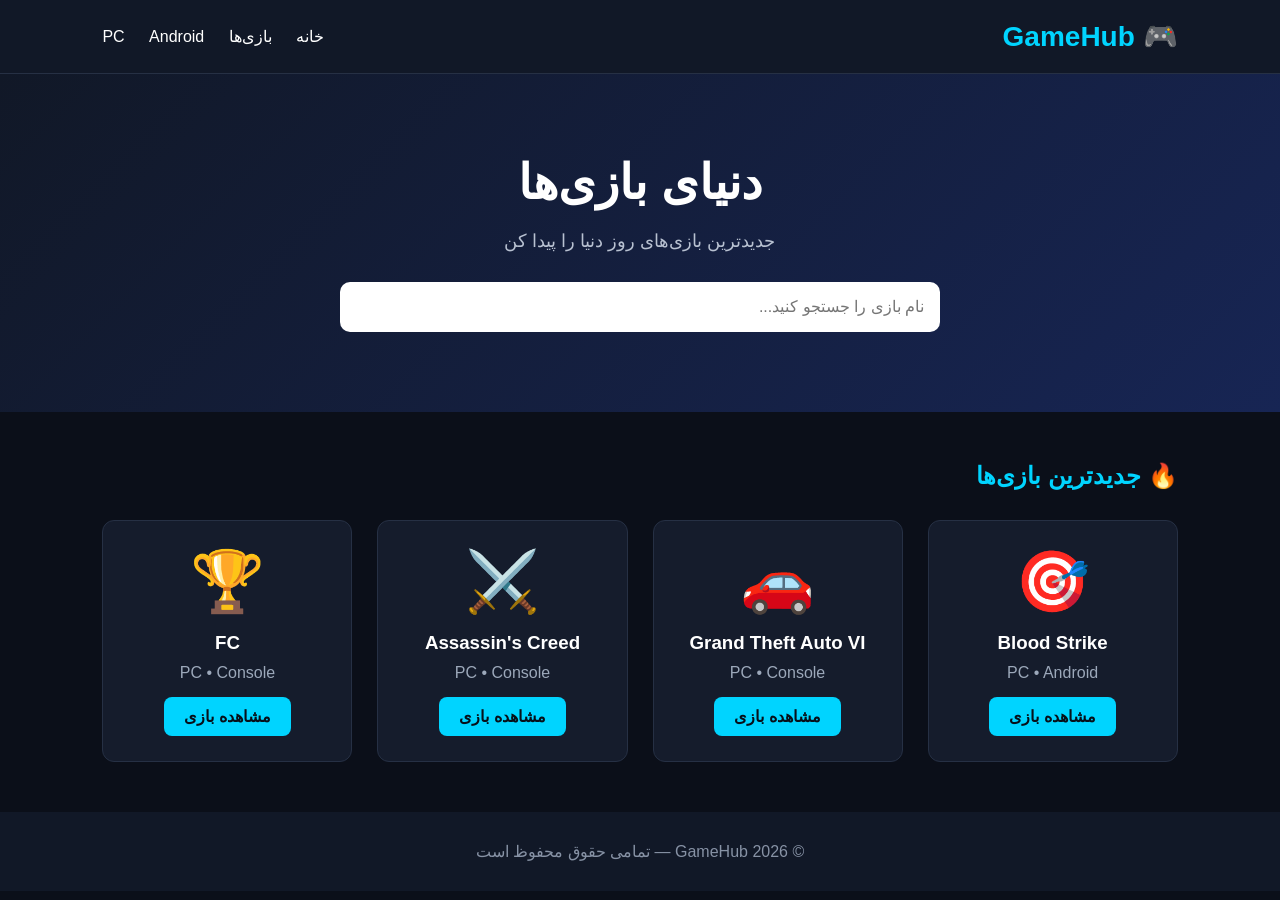
==== index.html @ aef36c75 "Create index.html" ====
<!DOCTYPE html>
<html lang="fa" dir="rtl">
<head>
    <meta charset="UTF-8">
    <meta name="viewport" content="width=device-width, initial-scale=1.0">
    <title>GameHub | دنیای بازی</title>

    <style>
        * {
            box-sizing: border-box;
            margin: 0;
            padding: 0;
        }

        body {
            font-family: Arial, sans-serif;
            background: #0b0f19;
            color: white;
        }

        header {
            background: #111827;
            padding: 20px 8%;
            display: flex;
            justify-content: space-between;
            align-items: center;
            border-bottom: 1px solid #263044;
        }

        .logo {
            font-size: 28px;
            font-weight: bold;
            color: #00d4ff;
        }

        nav a {
            color: white;
            text-decoration: none;
            margin-right: 20px;
        }

        nav a:hover {
            color: #00d4ff;
        }

        .hero {
            padding: 80px 8%;
            text-align: center;
            background: linear-gradient(135deg, #111827, #172554);
        }

        .hero h1 {
            font-size: 48px;
            margin-bottom: 20px;
        }

        .hero p {
            color: #b8c1d1;
            font-size: 18px;
            margin-bottom: 30px;
        }

        .search {
            width: 80%;
            max-width: 600px;
            padding: 16px;
            border-radius: 10px;
            border: none;
            font-size: 16px;
            text-align: right;
        }

        .section {
            padding: 50px 8%;
        }

        .section h2 {
            margin-bottom: 30px;
            color: #00d4ff;
        }

        .games {
            display: grid;
            grid-template-columns: repeat(auto-fit, minmax(220px, 1fr));
            gap: 25px;
        }

        .game {
            background: #151c2c;
            border-radius: 12px;
            padding: 25px;
            text-align: center;
            border: 1px solid #263044;
            transition: 0.3s;
        }

        .game:hover {
            transform: translateY(-5px);
            border-color: #00d4ff;
        }

        .game-icon {
            font-size: 60px;
            margin-bottom: 15px;
        }

        .game h3 {
            margin-bottom: 10px;
        }

        .game p {
            color: #9ca8ba;
            margin-bottom: 15px;
        }

        .button {
            display: inline-block;
            background: #00d4ff;
            color: #071019;
            padding: 10px 20px;
            border-radius: 8px;
            text-decoration: none;
            font-weight: bold;
        }

        footer {
            text-align: center;
            padding: 30px;
            background: #111827;
            color: #8792a5;
        }
    </style>
</head>

<body>

<header>
    <div class="logo">🎮 GameHub</div>

    <nav>
        <a href="#">خانه</a>
        <a href="#games">بازی‌ها</a>
        <a href="#">PC</a>
        <a href="#">Android</a>
    </nav>
</header>

<section class="hero">
    <h1>دنیای بازی‌ها</h1>

    <p>
        جدیدترین بازی‌های روز دنیا را پیدا کن
    </p>

    <input
        class="search"
        type="text"
        placeholder="نام بازی را جستجو کنید..."
    >
</section>

<section class="section" id="games">

    <h2>🔥 جدیدترین بازی‌ها</h2>

    <div class="games">

        <div class="game">
            <div class="game-icon">🎯</div>
            <h3>Blood Strike</h3>
            <p>PC • Android</p>
            <a class="button" href="#">مشاهده بازی</a>
        </div>

        <div class="game">
            <div class="game-icon">🚗</div>
            <h3>Grand Theft Auto VI</h3>
            <p>PC • Console</p>
            <a class="button" href="#">مشاهده بازی</a>
        </div>

        <div class="game">
            <div class="game-icon">⚔️</div>
            <h3>Assassin's Creed</h3>
            <p>PC • Console</p>
            <a class="button" href="#">مشاهده بازی</a>
        </div>

        <div class="game">
            <div class="game-icon">🏆</div>
            <h3>FC</h3>
            <p>PC • Console</p>
            <a class="button" href="#">مشاهده بازی</a>
        </div>

    </div>

</section>

<footer>
    © 2026 GameHub — تمامی حقوق محفوظ است
</footer>

</body>
</html>
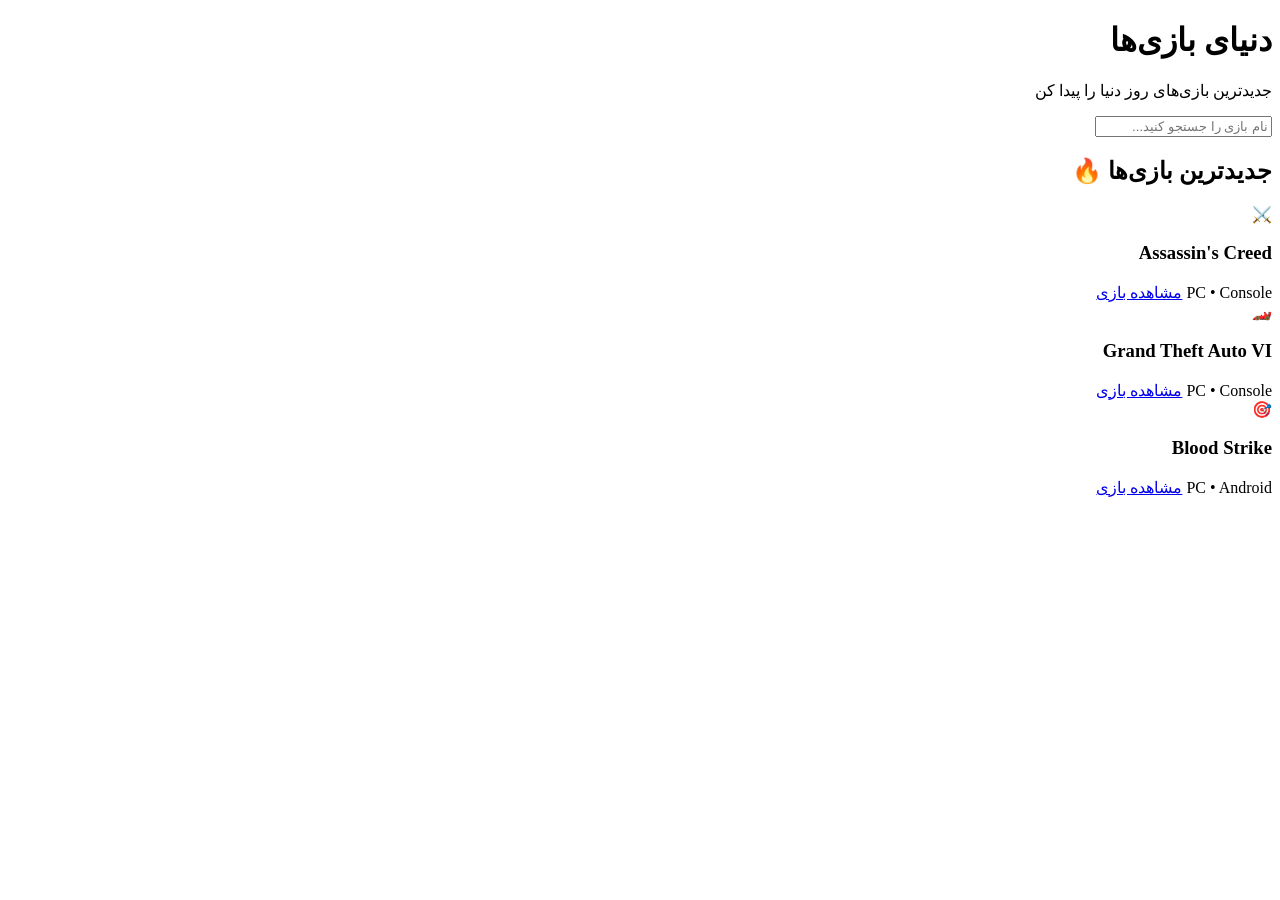
==== commit b9f93c6d: "Update index.html" ====
--- a/index.html
+++ b/index.html
@@ -1,205 +1,67 @@
 <!DOCTYPE html>
 <html lang="fa" dir="rtl">
 <head>
-    <meta charset="UTF-8">
-    <meta name="viewport" content="width=device-width, initial-scale=1.0">
-    <title>GameHub | دنیای بازی</title>
-
-    <style>
-        * {
-            box-sizing: border-box;
-            margin: 0;
-            padding: 0;
-        }
-
-        body {
-            font-family: Arial, sans-serif;
-            background: #0b0f19;
-            color: white;
-        }
-
-        header {
-            background: #111827;
-            padding: 20px 8%;
-            display: flex;
-            justify-content: space-between;
-            align-items: center;
-            border-bottom: 1px solid #263044;
-        }
-
-        .logo {
-            font-size: 28px;
-            font-weight: bold;
-            color: #00d4ff;
-        }
-
-        nav a {
-            color: white;
-            text-decoration: none;
-            margin-right: 20px;
-        }
-
-        nav a:hover {
-            color: #00d4ff;
-        }
-
-        .hero {
-            padding: 80px 8%;
-            text-align: center;
-            background: linear-gradient(135deg, #111827, #172554);
-        }
-
-        .hero h1 {
-            font-size: 48px;
-            margin-bottom: 20px;
-        }
-
-        .hero p {
-            color: #b8c1d1;
-            font-size: 18px;
-            margin-bottom: 30px;
-        }
-
-        .search {
-            width: 80%;
-            max-width: 600px;
-            padding: 16px;
-            border-radius: 10px;
-            border: none;
-            font-size: 16px;
-            text-align: right;
-        }
-
-        .section {
-            padding: 50px 8%;
-        }
-
-        .section h2 {
-            margin-bottom: 30px;
-            color: #00d4ff;
-        }
-
-        .games {
-            display: grid;
-            grid-template-columns: repeat(auto-fit, minmax(220px, 1fr));
-            gap: 25px;
-        }
-
-        .game {
-            background: #151c2c;
-            border-radius: 12px;
-            padding: 25px;
-            text-align: center;
-            border: 1px solid #263044;
-            transition: 0.3s;
-        }
-
-        .game:hover {
-            transform: translateY(-5px);
-            border-color: #00d4ff;
-        }
-
-        .game-icon {
-            font-size: 60px;
-            margin-bottom: 15px;
-        }
-
-        .game h3 {
-            margin-bottom: 10px;
-        }
-
-        .game p {
-            color: #9ca8ba;
-            margin-bottom: 15px;
-        }
-
-        .button {
-            display: inline-block;
-            background: #00d4ff;
-            color: #071019;
-            padding: 10px 20px;
-            border-radius: 8px;
-            text-decoration: none;
-            font-weight: bold;
-        }
-
-        footer {
-            text-align: center;
-            padding: 30px;
-            background: #111827;
-            color: #8792a5;
-        }
-    </style>
+  <meta charset="UTF-8">
+  <meta name="viewport" content="width=device-width, initial-scale=1.0">
+  <title>دنیای بازی‌ها | GameHub</title>
+  <link rel="stylesheet" href="style.css">
 </head>
-
 <body>
 
-<header>
-    <div class="logo">🎮 GameHub</div>
+  <header class="hero">
+    <h1>دنیای بازی‌ها</h1>
+    <p>جدیدترین بازی‌های روز دنیا را پیدا کن</p>
+    <div class="search-box">
+      <input type="text" id="searchInput" onkeyup="searchGame()" placeholder="نام بازی را جستجو کنید...">
+    </div>
+  </header>
 
-    <nav>
-        <a href="#">خانه</a>
-        <a href="#games">بازی‌ها</a>
-        <a href="#">PC</a>
-        <a href="#">Android</a>
-    </nav>
-</header>
+  <main class="container">
+    <h2>جدیدترین بازی‌ها 🔥</h2>
+    
+    <div class="games-grid" id="gamesGrid">
+      
+      <!-- کارت بازی ۱ -->
+      <div class="card" data-title="assassin's creed اساسین کرید">
+        <div class="icon">⚔️</div>
+        <h3>Assassin's Creed</h3>
+        <span class="platform">PC • Console</span>
+        <a href="game-details.html?game=ac" class="btn">مشاهده بازی</a>
+      </div>
 
-<section class="hero">
-    <h1>دنیای بازی‌ها</h1>
+      <!-- کارت بازی ۲ -->
+      <div class="card" data-title="grand theft auto vi gta 6 جی تی ای">
+        <div class="icon">🏎️</div>
+        <h3>Grand Theft Auto VI</h3>
+        <span class="platform">PC • Console</span>
+        <a href="game-details.html?game=gta6" class="btn">مشاهده بازی</a>
+      </div>
 
-    <p>
-        جدیدترین بازی‌های روز دنیا را پیدا کن
-    </p>
-
-    <input
-        class="search"
-        type="text"
-        placeholder="نام بازی را جستجو کنید..."
-    >
-</section>
-
-<section class="section" id="games">
-
-    <h2>🔥 جدیدترین بازی‌ها</h2>
-
-    <div class="games">
-
-        <div class="game">
-            <div class="game-icon">🎯</div>
-            <h3>Blood Strike</h3>
-            <p>PC • Android</p>
-            <a class="button" href="#">مشاهده بازی</a>
-        </div>
-
-        <div class="game">
-            <div class="game-icon">🚗</div>
-            <h3>Grand Theft Auto VI</h3>
-            <p>PC • Console</p>
-            <a class="button" href="#">مشاهده بازی</a>
-        </div>
-
-        <div class="game">
-            <div class="game-icon">⚔️</div>
-            <h3>Assassin's Creed</h3>
-            <p>PC • Console</p>
-            <a class="button" href="#">مشاهده بازی</a>
-        </div>
-
-        <div class="game">
-            <div class="game-icon">🏆</div>
-            <h3>FC</h3>
-            <p>PC • Console</p>
-            <a class="button" href="#">مشاهده بازی</a>
-        </div>
+      <!-- کارت بازی ۳ -->
+      <div class="card" data-title="blood strike بلاد استرایک">
+        <div class="icon">🎯</div>
+        <h3>Blood Strike</h3>
+        <span class="platform">PC • Android</span>
+        <a href="game-details.html?game=bloodstrike" class="btn">مشاهده بازی</a>
+      </div>
 
     </div>
+  </main>
 
-</section>
-
-<footer>
-    © 2026 GameHub — تمامی حقوق محفوظ است
-</footer>
-
+  <script>
+    function searchGame() {
+      let input = document.getElementById('searchInput').value.toLowerCase();
+      let cards = document.getElementsByClassName('card');
+      
+      for (let i = 0; i < cards.length; i++) {
+        let title = cards[i].getAttribute('data-title');
+        if (title.includes(input)) {
+          cards[i].style.display = "flex";
+        } else {
+          cards[i].style.display = "none";
+        }
+      }
+    }
+  </script>
 </body>
 </html>
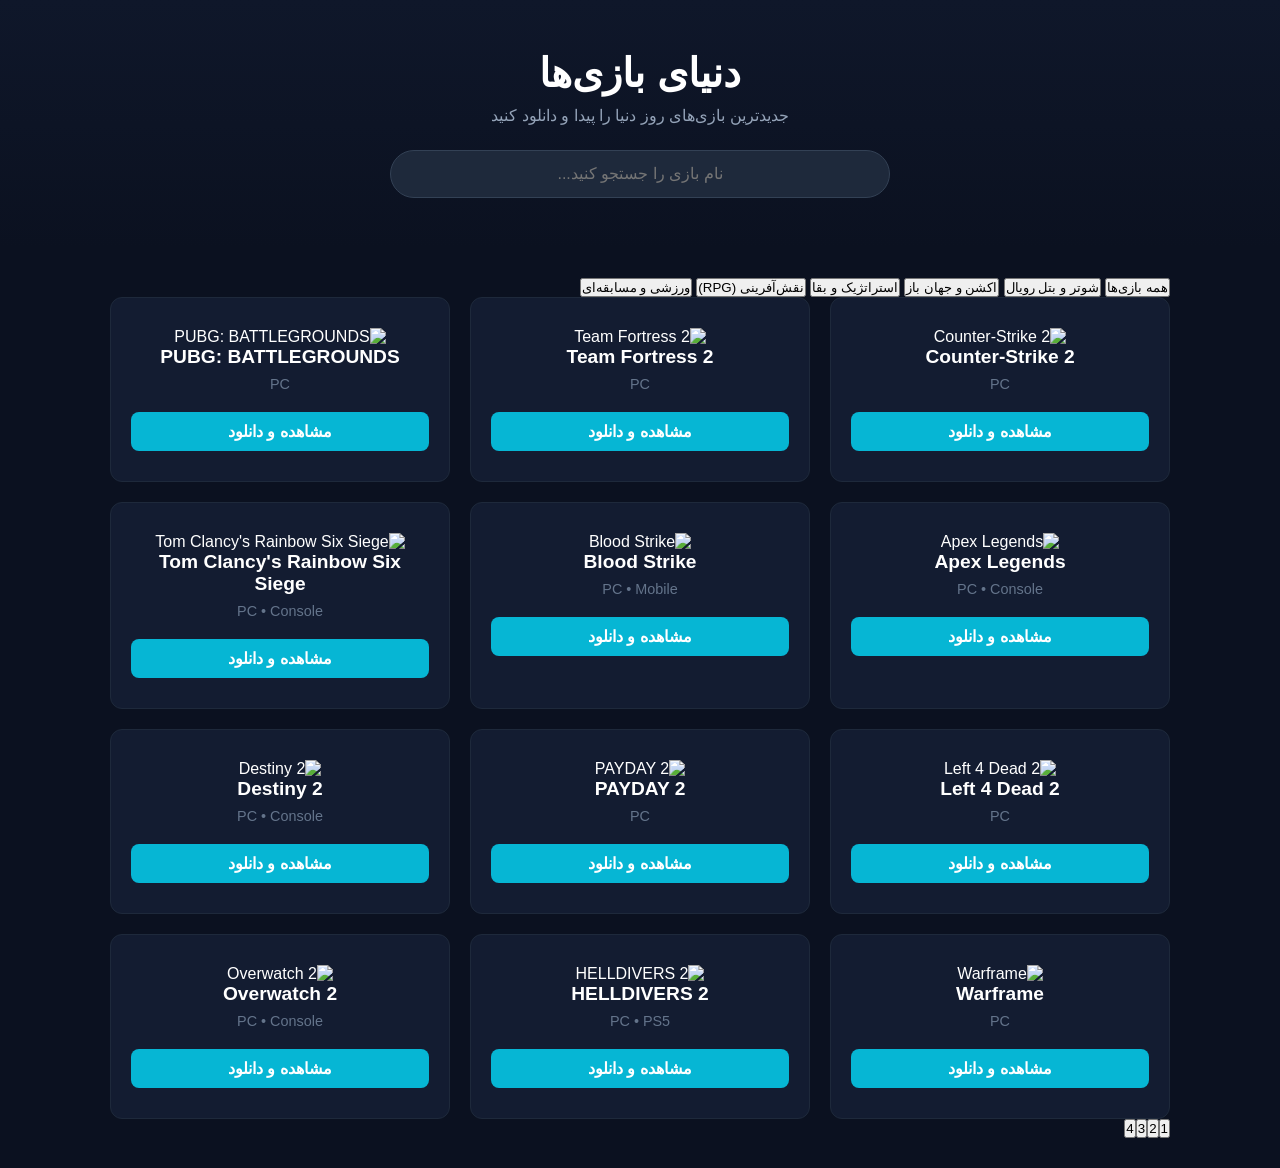
==== commit dc6221db: "Update index.html" ====
--- a/index.html
+++ b/index.html
@@ -10,58 +10,107 @@
 
   <header class="hero">
     <h1>دنیای بازی‌ها</h1>
-    <p>جدیدترین بازی‌های روز دنیا را پیدا کن</p>
+    <p>جدیدترین بازی‌های روز دنیا را پیدا و دانلود کنید</p>
     <div class="search-box">
-      <input type="text" id="searchInput" onkeyup="searchGame()" placeholder="نام بازی را جستجو کنید...">
+      <input type="text" id="searchInput" onkeyup="filterGames()" placeholder="نام بازی را جستجو کنید...">
     </div>
   </header>
 
   <main class="container">
-    <h2>جدیدترین بازی‌ها 🔥</h2>
     
-    <div class="games-grid" id="gamesGrid">
-      
-      <!-- کارت بازی ۱ -->
-      <div class="card" data-title="assassin's creed اساسین کرید">
-        <div class="icon">⚔️</div>
-        <h3>Assassin's Creed</h3>
-        <span class="platform">PC • Console</span>
-        <a href="game-details.html?game=ac" class="btn">مشاهده بازی</a>
-      </div>
+    <div class="categories">
+      <button class="cat-btn active" onclick="setCategory('all', this)">همه بازی‌ها</button>
+      <button class="cat-btn" onclick="setCategory('shooter', this)">شوتر و بتل رویال</button>
+      <button class="cat-btn" onclick="setCategory('action', this)">اکشن و جهان باز</button>
+      <button class="cat-btn" onclick="setCategory('strategy', this)">استراتژیک و بقا</button>
+      <button class="cat-btn" onclick="setCategory('rpg', this)">نقش‌آفرینی (RPG)</button>
+      <button class="cat-btn" onclick="setCategory('sports', this)">ورزشی و مسابقه‌ای</button>
+    </div>
 
-      <!-- کارت بازی ۲ -->
-      <div class="card" data-title="grand theft auto vi gta 6 جی تی ای">
-        <div class="icon">🏎️</div>
-        <h3>Grand Theft Auto VI</h3>
-        <span class="platform">PC • Console</span>
-        <a href="game-details.html?game=gta6" class="btn">مشاهده بازی</a>
-      </div>
+    <div class="games-grid" id="gamesGrid"></div>
 
-      <!-- کارت بازی ۳ -->
-      <div class="card" data-title="blood strike بلاد استرایک">
-        <div class="icon">🎯</div>
-        <h3>Blood Strike</h3>
-        <span class="platform">PC • Android</span>
-        <a href="game-details.html?game=bloodstrike" class="btn">مشاهده بازی</a>
-      </div>
+    <div class="pagination" id="pagination"></div>
 
-    </div>
   </main>
 
+  <script src="games.js"></script>
   <script>
-    function searchGame() {
-      let input = document.getElementById('searchInput').value.toLowerCase();
-      let cards = document.getElementsByClassName('card');
-      
-      for (let i = 0; i < cards.length; i++) {
-        let title = cards[i].getAttribute('data-title');
-        if (title.includes(input)) {
-          cards[i].style.display = "flex";
-        } else {
-          cards[i].style.display = "none";
-        }
+    let currentCategory = 'all';
+    let currentPage = 1;
+    const itemsPerPage = 12;
+
+    function renderGames() {
+      const grid = document.getElementById('gamesGrid');
+      grid.innerHTML = '';
+
+      const searchInput = document.getElementById('searchInput').value.toLowerCase();
+
+      let filtered = gamesDatabase.filter(game => {
+        const matchesCategory = (currentCategory === 'all' || game.genre === currentCategory);
+        const matchesSearch = game.title.toLowerCase().includes(searchInput);
+        return matchesCategory && matchesSearch;
+      });
+
+      const startIndex = (currentPage - 1) * itemsPerPage;
+      const paginatedGames = filtered.slice(startIndex, startIndex + itemsPerPage);
+
+      if (paginatedGames.length === 0) {
+        grid.innerHTML = '<p class="no-result">هیچ بازی یافت نشد!</p>';
+        document.getElementById('pagination').innerHTML = '';
+        return;
+      }
+
+      paginatedGames.forEach(game => {
+        const card = document.createElement('div');
+        card.className = 'card';
+        card.innerHTML = `
+          <div class="card-img-wrapper">
+            <img src="${game.img}" alt="${game.title}" class="game-img" loading="lazy">
+          </div>
+          <h3>${game.title}</h3>
+          <span class="platform">${game.platform}</span>
+          <a href="game-details.html?id=${game.id}" class="btn">مشاهده و دانلود</a>
+        `;
+        grid.appendChild(card);
+      });
+
+      setupPagination(filtered.length);
+    }
+
+    function setupPagination(totalItems) {
+      const paginationContainer = document.getElementById('pagination');
+      paginationContainer.innerHTML = '';
+      const totalPages = Math.ceil(totalItems / itemsPerPage);
+
+      if (totalPages <= 1) return;
+
+      for (let i = 1; i <= totalPages; i++) {
+        const btn = document.createElement('button');
+        btn.innerText = i;
+        btn.className = `page-btn ${i === currentPage ? 'active' : ''}`;
+        btn.onclick = () => {
+          currentPage = i;
+          renderGames();
+          window.scrollTo({ top: 300, behavior: 'smooth' });
+        };
+        paginationContainer.appendChild(btn);
       }
     }
+
+    function setCategory(cat, btn) {
+      currentCategory = cat;
+      currentPage = 1;
+      document.querySelectorAll('.cat-btn').forEach(b => b.classList.remove('active'));
+      btn.classList.add('active');
+      renderGames();
+    }
+
+    function filterGames() {
+      currentPage = 1;
+      renderGames();
+    }
+
+    renderGames();
   </script>
 </body>
 </html>
--- a/style.css
+++ b/style.css
@@ -0,0 +1,140 @@
+* {
+  box-sizing: border-box;
+  margin: 0;
+  padding: 0;
+  font-family: Tahoma, 'Segoe UI', sans-serif;
+}
+
+body {
+  background-color: #0b1120;
+  color: #ffffff;
+  direction: rtl;
+}
+
+.hero {
+  text-align: center;
+  padding: 50px 20px;
+  background: linear-gradient(180deg, #0f172a 0%, #0b1120 100%);
+}
+
+.hero h1 {
+  font-size: 2.5rem;
+  margin-bottom: 10px;
+}
+
+.hero p {
+  color: #94a3b8;
+  margin-bottom: 25px;
+}
+
+.search-box input {
+  width: 90%;
+  max-width: 500px;
+  padding: 14px 20px;
+  border-radius: 25px;
+  border: 1px solid #334155;
+  background-color: #1e293b;
+  color: #fff;
+  font-size: 1rem;
+  outline: none;
+  text-align: center;
+}
+
+.container {
+  max-width: 1100px;
+  margin: 0 auto;
+  padding: 30px 20px;
+}
+
+.container h2 {
+  margin-bottom: 25px;
+  font-size: 1.5rem;
+}
+
+.games-grid {
+  display: grid;
+  grid-template-columns: repeat(auto-fit, minmax(280px, 1fr));
+  gap: 20px;
+}
+
+.card {
+  background-color: #131c31;
+  border: 1px solid #1e293b;
+  border-radius: 12px;
+  padding: 30px 20px;
+  display: flex;
+  flex-direction: column;
+  align-items: center;
+  text-align: center;
+}
+
+.card .icon {
+  font-size: 40px;
+  margin-bottom: 15px;
+}
+
+.card h3 {
+  font-size: 1.2rem;
+  margin-bottom: 8px;
+}
+
+.platform {
+  color: #64748b;
+  font-size: 0.9rem;
+  margin-bottom: 20px;
+}
+
+.btn {
+  display: inline-block;
+  width: 100%;
+  padding: 10px 0;
+  background-color: #06b6d4;
+  color: #fff;
+  text-decoration: none;
+  border-radius: 8px;
+  font-weight: bold;
+  transition: 0.2s;
+}
+
+.btn:hover {
+  background-color: #0891b2;
+}
+
+/* صفحه جزئیات */
+.details-page {
+  max-width: 600px;
+  margin-top: 40px;
+}
+
+.back-btn {
+  color: #38bdf8;
+  text-decoration: none;
+  display: inline-block;
+  margin-bottom: 20px;
+}
+
+.details-card {
+  background-color: #131c31;
+  padding: 40px;
+  border-radius: 12px;
+  text-align: center;
+}
+
+.big-icon {
+  font-size: 60px;
+  margin-bottom: 15px;
+}
+
+.desc {
+  color: #cbd5e1;
+  line-height: 1.6;
+  margin: 20px 0;
+}
+
+.google-btn {
+  background-color: #2563eb;
+}
+
+.google-btn:hover {
+  background-color: #1d4ed8;
+}
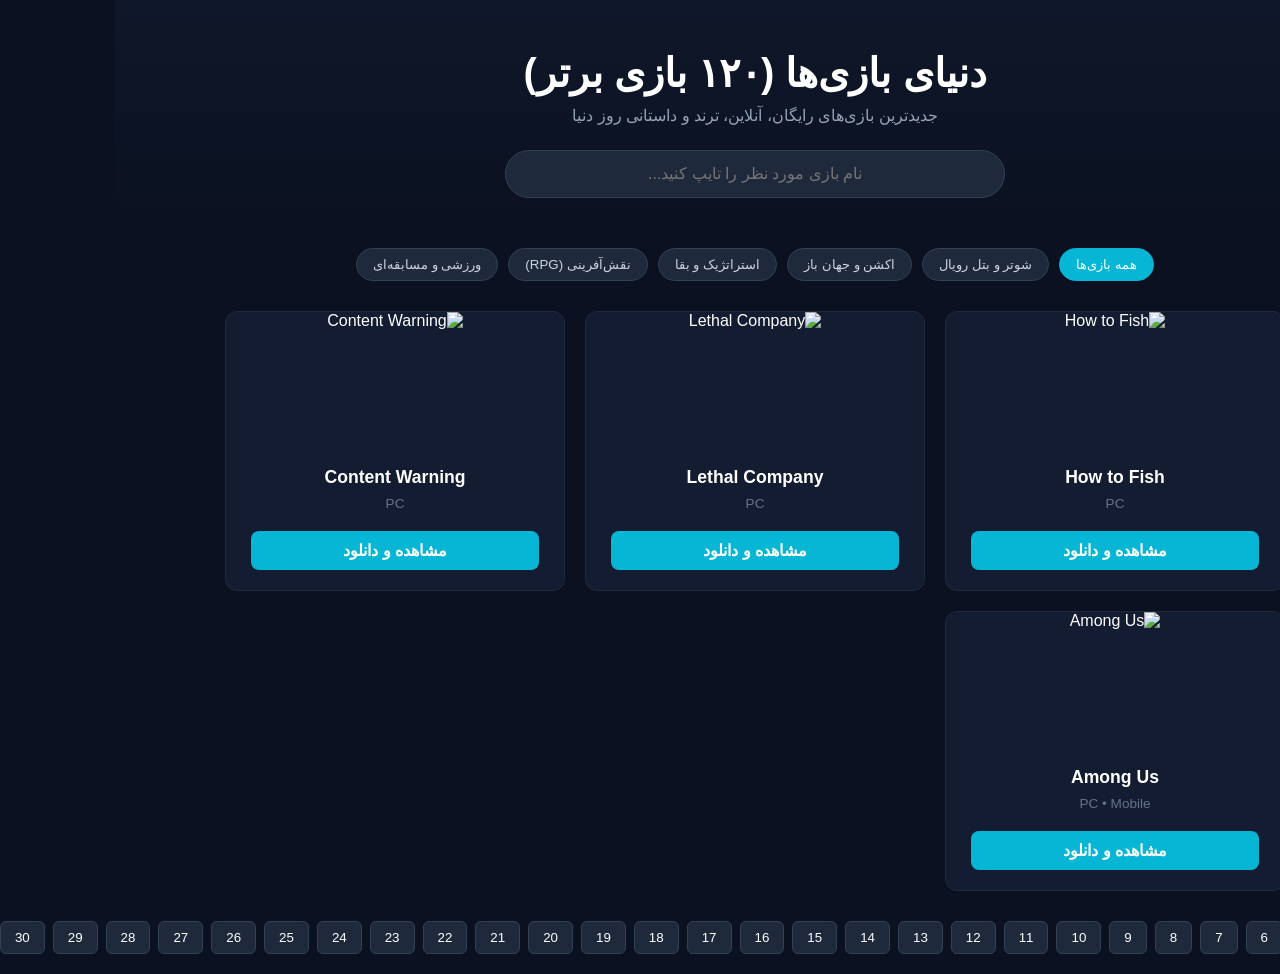
==== commit a3232340: "Update index.html" ====
--- a/index.html
+++ b/index.html
@@ -3,16 +3,16 @@
 <head>
   <meta charset="UTF-8">
   <meta name="viewport" content="width=device-width, initial-scale=1.0">
-  <title>دنیای بازی‌ها | GameHub</title>
+  <title>دنیای ۱۲۰ بازی برتر | GameHub</title>
   <link rel="stylesheet" href="style.css">
 </head>
 <body>
 
   <header class="hero">
-    <h1>دنیای بازی‌ها</h1>
-    <p>جدیدترین بازی‌های روز دنیا را پیدا و دانلود کنید</p>
+    <h1>دنیای بازی‌ها (۱۲۰ بازی برتر)</h1>
+    <p>جدیدترین بازی‌های رایگان، آنلاین، ترند و داستانی روز دنیا</p>
     <div class="search-box">
-      <input type="text" id="searchInput" onkeyup="filterGames()" placeholder="نام بازی را جستجو کنید...">
+      <input type="text" id="searchInput" onkeyup="filterGames()" placeholder="نام بازی مورد نظر را تایپ کنید...">
     </div>
   </header>
 
@@ -37,7 +37,7 @@
   <script>
     let currentCategory = 'all';
     let currentPage = 1;
-    const itemsPerPage = 12;
+    const itemsPerPage = 4; // هر صفحه ۴ بازی قرار می‌گیرد تا کلا ۳۰ صفحه بسازد
 
     function renderGames() {
       const grid = document.getElementById('gamesGrid');
@@ -91,7 +91,7 @@
         btn.onclick = () => {
           currentPage = i;
           renderGames();
-          window.scrollTo({ top: 300, behavior: 'smooth' });
+          window.scrollTo({ top: 250, behavior: 'smooth' });
         };
         paginationContainer.appendChild(btn);
       }
--- a/style.css
+++ b/style.css
@@ -13,7 +13,7 @@
 
 .hero {
   text-align: center;
-  padding: 50px 20px;
+  padding: 50px 20px 30px;
   background: linear-gradient(180deg, #0f172a 0%, #0b1120 100%);
 }
 
@@ -43,17 +43,36 @@
 .container {
   max-width: 1100px;
   margin: 0 auto;
-  padding: 30px 20px;
-}
-
-.container h2 {
-  margin-bottom: 25px;
-  font-size: 1.5rem;
+  padding: 20px;
+}
+
+.categories {
+  display: flex;
+  flex-wrap: wrap;
+  gap: 10px;
+  justify-content: center;
+  margin-bottom: 30px;
+}
+
+.cat-btn {
+  background-color: #1e293b;
+  color: #cbd5e1;
+  border: 1px solid #334155;
+  padding: 8px 16px;
+  border-radius: 20px;
+  cursor: pointer;
+  transition: 0.2s;
+}
+
+.cat-btn:hover, .cat-btn.active {
+  background-color: #06b6d4;
+  color: #fff;
+  border-color: #06b6d4;
 }
 
 .games-grid {
   display: grid;
-  grid-template-columns: repeat(auto-fit, minmax(280px, 1fr));
+  grid-template-columns: repeat(auto-fit, minmax(260px, 1fr));
   gap: 20px;
 }
 
@@ -61,32 +80,47 @@
   background-color: #131c31;
   border: 1px solid #1e293b;
   border-radius: 12px;
-  padding: 30px 20px;
+  padding: 0 0 20px 0;
   display: flex;
   flex-direction: column;
   align-items: center;
   text-align: center;
-}
-
-.card .icon {
-  font-size: 40px;
+  overflow: hidden;
+}
+
+.card-img-wrapper {
+  width: 100%;
+  height: 140px;
+  overflow: hidden;
   margin-bottom: 15px;
 }
 
+.game-img {
+  width: 100%;
+  height: 100%;
+  object-fit: cover;
+  transition: transform 0.3s;
+}
+
+.card:hover .game-img {
+  transform: scale(1.05);
+}
+
 .card h3 {
-  font-size: 1.2rem;
+  font-size: 1.1rem;
   margin-bottom: 8px;
+  padding: 0 10px;
 }
 
 .platform {
   color: #64748b;
-  font-size: 0.9rem;
+  font-size: 0.85rem;
   margin-bottom: 20px;
 }
 
 .btn {
   display: inline-block;
-  width: 100%;
+  width: 85%;
   padding: 10px 0;
   background-color: #06b6d4;
   color: #fff;
@@ -94,16 +128,36 @@
   border-radius: 8px;
   font-weight: bold;
   transition: 0.2s;
+  border: none;
 }
 
 .btn:hover {
   background-color: #0891b2;
 }
 
-/* صفحه جزئیات */
+.pagination {
+  display: flex;
+  justify-content: center;
+  gap: 8px;
+  margin-top: 30px;
+}
+
+.page-btn {
+  background-color: #1e293b;
+  color: #fff;
+  border: 1px solid #334155;
+  padding: 8px 14px;
+  border-radius: 6px;
+  cursor: pointer;
+}
+
+.page-btn.active {
+  background-color: #06b6d4;
+}
+
 .details-page {
   max-width: 600px;
-  margin-top: 40px;
+  margin-top: 30px;
 }
 
 .back-btn {
@@ -115,14 +169,23 @@
 
 .details-card {
   background-color: #131c31;
-  padding: 40px;
+  padding: 30px;
   border-radius: 12px;
   text-align: center;
 }
 
-.big-icon {
-  font-size: 60px;
-  margin-bottom: 15px;
+.banner-wrapper {
+  width: 100%;
+  max-height: 250px;
+  overflow: hidden;
+  border-radius: 8px;
+  margin-bottom: 20px;
+}
+
+.detail-banner {
+  width: 100%;
+  height: 100%;
+  object-fit: cover;
 }
 
 .desc {
@@ -131,10 +194,50 @@
   margin: 20px 0;
 }
 
-.google-btn {
-  background-color: #2563eb;
-}
-
-.google-btn:hover {
-  background-color: #1d4ed8;
-}
+.action-buttons {
+  display: flex;
+  flex-direction: column;
+  gap: 10px;
+  align-items: center;
+}
+
+.steam-btn {
+  background-color: #171a21;
+  border: 1px solid #66c0f4;
+  color: #66c0f4;
+}
+
+.steam-btn:hover {
+  background-color: #66c0f4;
+  color: #171a21;
+}
+
+.direct-btn {
+  background-color: #2a475e;
+  color: #c6d4df;
+}
+
+.google-img-btn {
+  background-color: #ea4335;
+  color: #fff;
+}
+
+.google-img-btn:hover {
+  background-color: #d93025;
+}
+
+.no-result {
+  grid-column: 1 / -1;
+  text-align: center;
+  color: #94a3b8;
+  font-size: 1.2rem;
+  padding: 40px;
+}
+.ir-btn {
+  background-color: #10b981;
+  color: #fff;
+}
+
+.ir-btn:hover {
+  background-color: #059669;
+}
